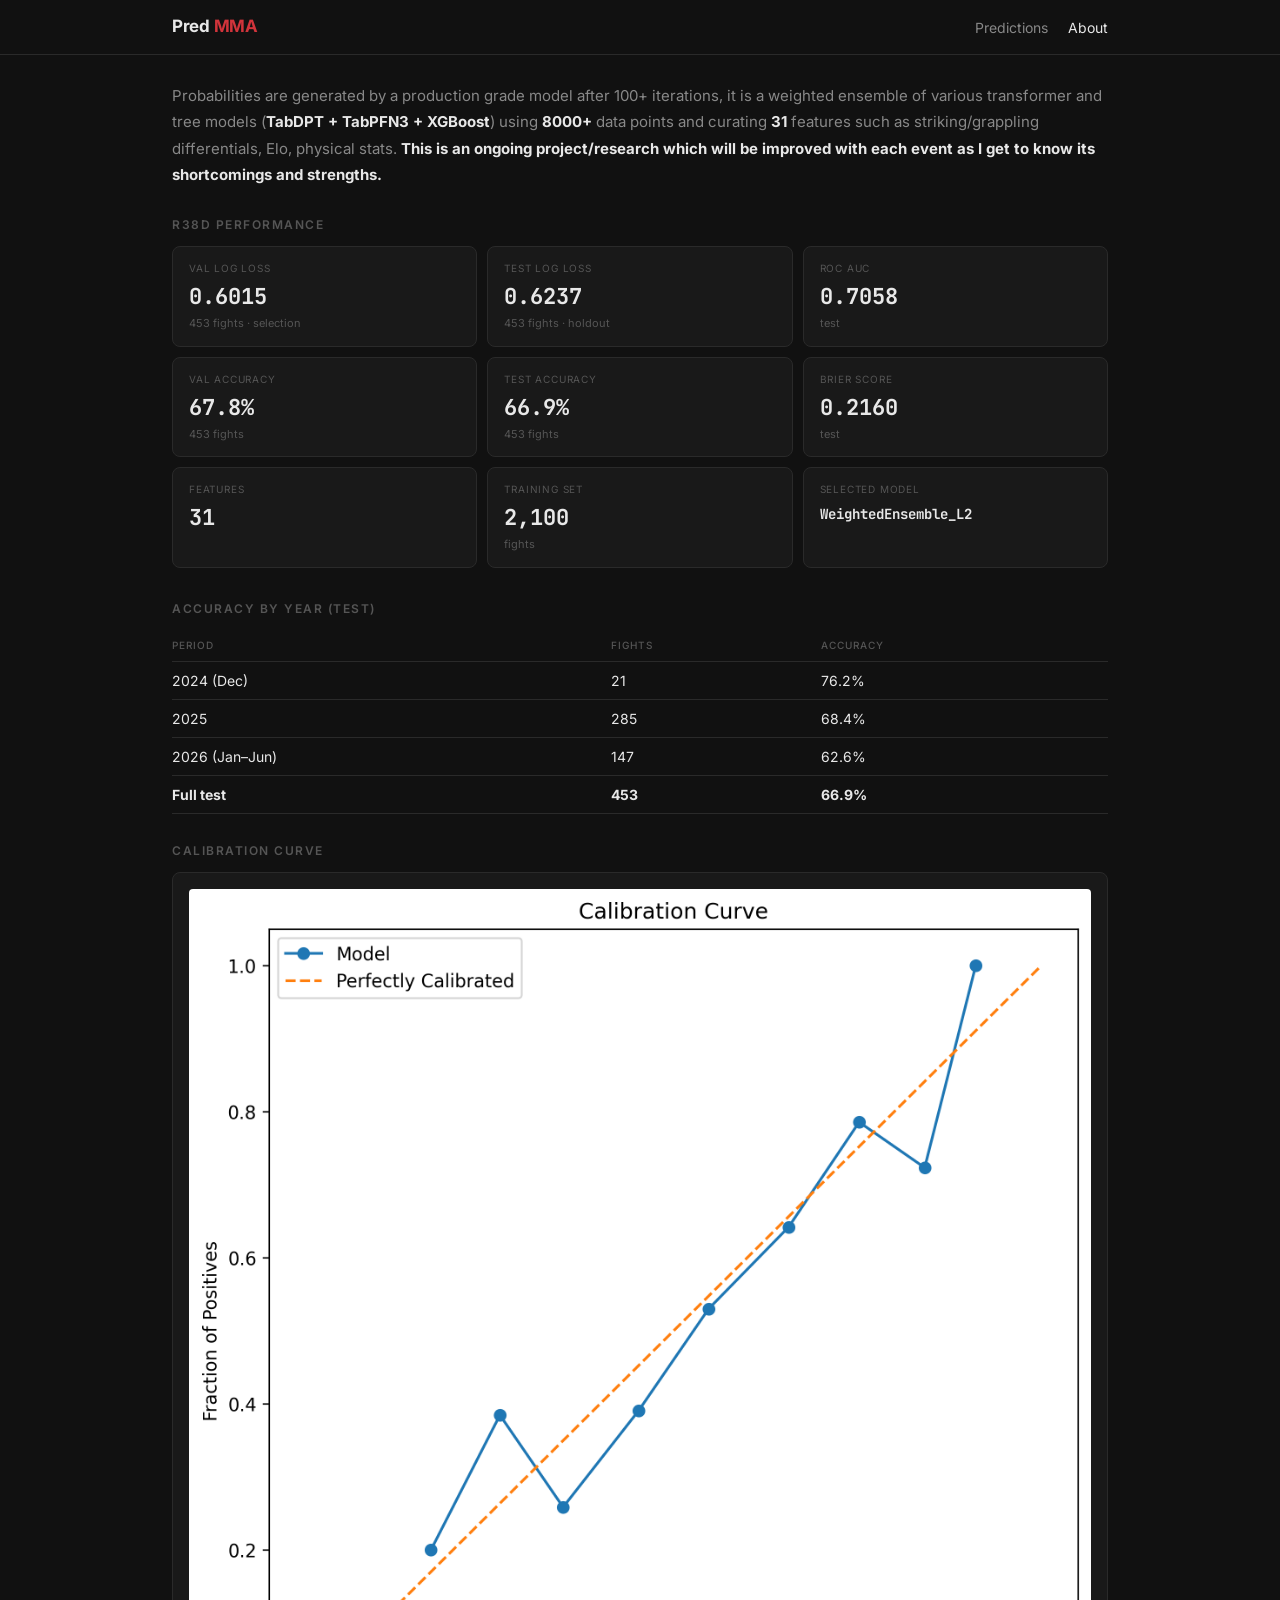
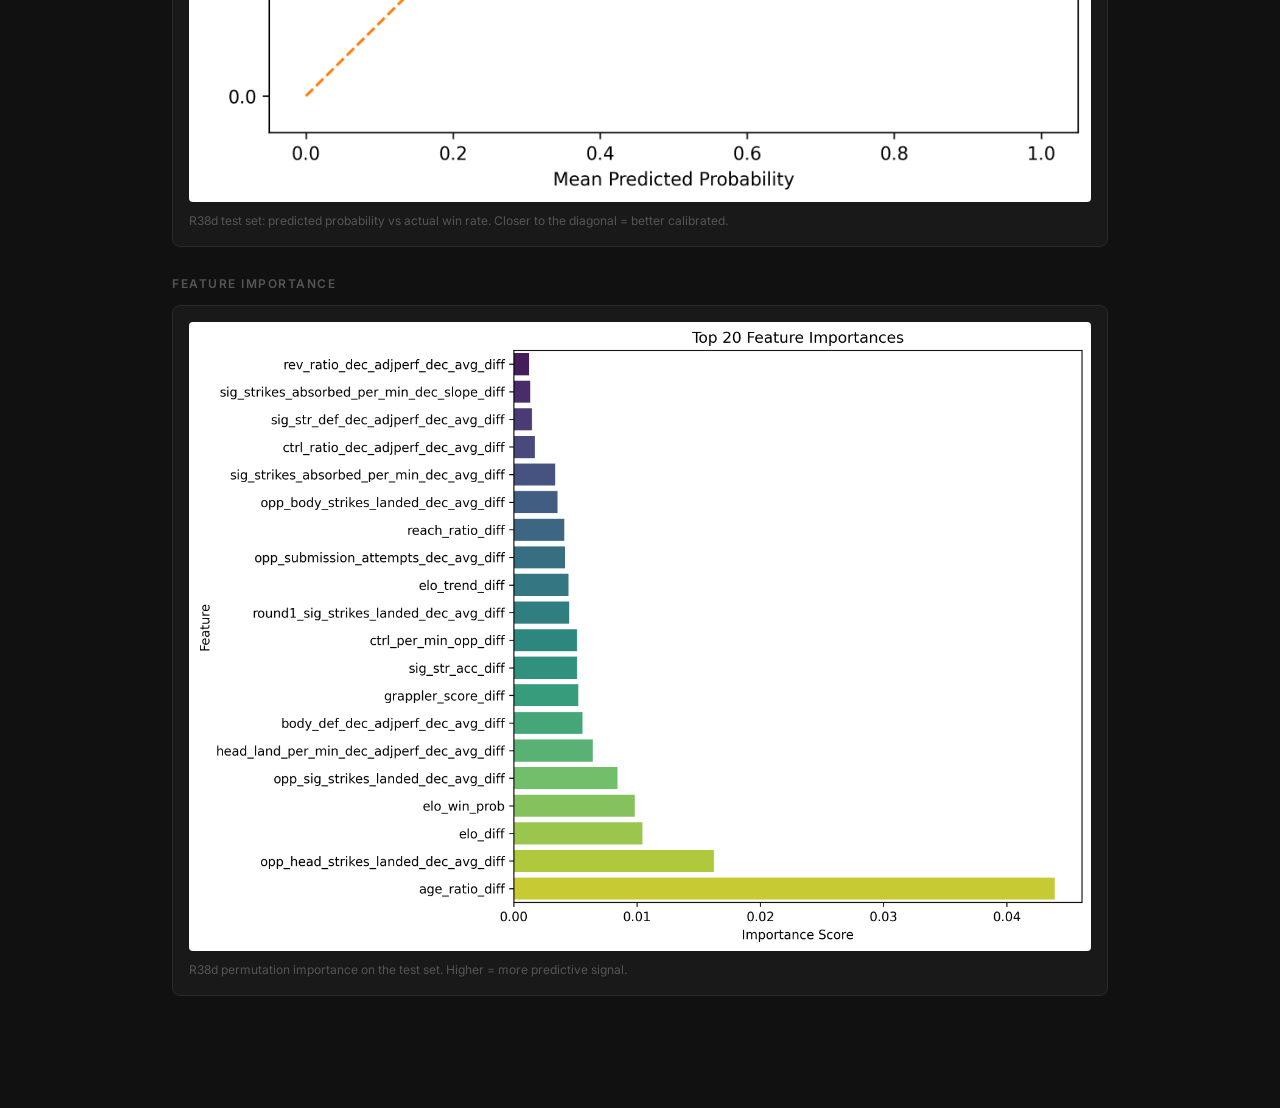
==== about.html @ c575ed39 "Initial commit" ====
<!DOCTYPE html>
<html lang="en">

<head>
  <meta charset="UTF-8">
  <meta name="viewport" content="width=device-width, initial-scale=1.0">
  <title>About — Pred MMA</title>
  <link rel="preconnect" href="https://fonts.googleapis.com">
  <link rel="preconnect" href="https://fonts.gstatic.com" crossorigin>
  <link
    href="https://fonts.googleapis.com/css2?family=Inter:wght@400;500;600;700&family=JetBrains+Mono:wght@400;500;600;700&display=swap"
    rel="stylesheet">
  <link rel="stylesheet" href="style.css">
</head>

<body>
  <nav>
    <div class="nav-inner">
      <div class="site-name">Pred <span>MMA</span></div>
      <div class="nav-right">
        <a href="index.html" class="nav-link">Predictions</a>
        <a href="about.html" class="nav-link active">About</a>
      </div>
    </div>
  </nav>

  <div class="container">

    <p class="about-text">
      Probabilities are generated by a production grade model after 100+ iterations,
      it is a weighted ensemble of various transformer and tree models
      (<strong>TabDPT + TabPFN3 + XGBoost</strong>) using <strong>8000+</strong> data points
      and curating <strong>31</strong> features such as striking/grappling differentials,
      Elo, physical stats. <strong>This is an ongoing project/research which will be improved with
      each event as I get to know its shortcomings and strengths.</strong>
    </p>

    <h2 class="section-label">R38d Performance</h2>
    <div class="metrics-grid">
      <div class="metric-card">
        <div class="metric-label">Val Log Loss</div>
        <div class="metric-value">0.6015</div>
        <div class="metric-sub">453 fights · selection</div>
      </div>
      <div class="metric-card">
        <div class="metric-label">Test Log Loss</div>
        <div class="metric-value">0.6237</div>
        <div class="metric-sub">453 fights · holdout</div>
      </div>
      <div class="metric-card">
        <div class="metric-label">ROC AUC</div>
        <div class="metric-value">0.7058</div>
        <div class="metric-sub">test</div>
      </div>
      <div class="metric-card">
        <div class="metric-label">Val Accuracy</div>
        <div class="metric-value">67.8%</div>
        <div class="metric-sub">453 fights</div>
      </div>
      <div class="metric-card">
        <div class="metric-label">Test Accuracy</div>
        <div class="metric-value">66.9%</div>
        <div class="metric-sub">453 fights</div>
      </div>
      <div class="metric-card">
        <div class="metric-label">Brier Score</div>
        <div class="metric-value">0.2160</div>
        <div class="metric-sub">test</div>
      </div>
      <div class="metric-card">
        <div class="metric-label">Features</div>
        <div class="metric-value">31</div>
      </div>
      <div class="metric-card">
        <div class="metric-label">Training Set</div>
        <div class="metric-value">2,100</div>
        <div class="metric-sub">fights</div>
      </div>
      <div class="metric-card">
        <div class="metric-label">Selected Model</div>
        <div class="metric-value" style="font-size:14px;line-height:1.3;padding-top:4px">WeightedEnsemble_L2</div>
      </div>
    </div>

    <h2 class="section-label">Accuracy by Year (Test)</h2>
    <table class="about-table">
      <thead>
        <tr>
          <th>Period</th>
          <th>Fights</th>
          <th>Accuracy</th>
        </tr>
      </thead>
      <tbody>
        <tr>
          <td>2024 (Dec)</td>
          <td>21</td>
          <td>76.2%</td>
        </tr>
        <tr>
          <td>2025</td>
          <td>285</td>
          <td>68.4%</td>
        </tr>
        <tr>
          <td>2026 (Jan–Jun)</td>
          <td>147</td>
          <td>62.6%</td>
        </tr>
        <tr>
          <td><strong>Full test</strong></td>
          <td><strong>453</strong></td>
          <td><strong>66.9%</strong></td>
        </tr>
      </tbody>
    </table>

    <h2 class="section-label">Calibration Curve</h2>
    <div class="chart-card">
      <img src="calibration_curve.png?v=r38d" alt="Calibration curve" class="chart-img">
      <p class="chart-caption">R38d test set: predicted probability vs actual win rate. Closer to the diagonal = better calibrated.</p>
    </div>

    <h2 class="section-label">Feature Importance</h2>
    <div class="chart-card">
      <img src="feature_importance.png?v=r38d" alt="Feature importance" class="chart-img">
      <p class="chart-caption">R38d permutation importance on the test set. Higher = more predictive signal.</p>
    </div>


  </div>
</body>

</html>
---- style.css ----
:root {
  --bg: #111;
  --bg-card: #191919;
  --bg-row: #1e1e1e;
  --bg-row-hover: #252525;
  --red: #d1343b;
  --green: #2ea043;
  --gold: #c9982e;
  --text: #e8e8e8;
  --text-dim: #888;
  --text-faint: #555;
  --border: #2a2a2a;
  --font: 'Inter', system-ui, sans-serif;
  --mono: 'JetBrains Mono', monospace;
}

* { margin: 0; padding: 0; box-sizing: border-box; }
body {
  font-family: var(--font);
  background: var(--bg);
  color: var(--text);
  line-height: 1.5;
}

/* NAV */
nav {
  border-bottom: 1px solid var(--border);
}
.nav-inner {
  max-width: 980px;
  margin: 0 auto;
  padding: 0 22px;
  height: 54px;
  display: flex;
  align-items: center;
  gap: 32px;
}
.site-name {
  font-size: 17px;
  font-weight: 700;
  letter-spacing: -0.3px;
  white-space: nowrap;
}
.site-name span { color: var(--red); }

.nav-right {
  display: flex;
  align-items: center;
  gap: 20px;
  margin-left: auto;
}

.nav-link {
  font-size: 14px;
  color: var(--text-dim);
  text-decoration: none;
  transition: color 0.15s;
}
.nav-link:hover { color: var(--text); }
.nav-link.active { color: var(--text); }

.nav-record {
  font-size: 13px;
  color: var(--text-dim);
  font-family: var(--mono);
  white-space: nowrap;
}

/* CONTAINER */
.container {
  max-width: 980px;
  margin: 0 auto;
  padding: 28px 22px 88px;
}

/* DASHBOARD (AI Cage–style KPIs) */
.dash {
  margin-bottom: 28px;
}

.kpi-strip {
  display: grid;
  grid-template-columns: repeat(3, 1fr);
  gap: 10px;
  margin-bottom: 14px;
}

.kpi-card {
  background: var(--bg-card);
  border: 1px solid var(--border);
  border-radius: 10px;
  padding: 16px 14px 14px;
  text-align: center;
  min-width: 0;
}
.kpi-label {
  font-size: 11px;
  font-weight: 600;
  text-transform: uppercase;
  letter-spacing: 0.9px;
  color: var(--text-faint);
  margin-bottom: 6px;
  display: flex;
  align-items: center;
  justify-content: center;
  gap: 4px;
}
.kpi-tip {
  display: inline-flex;
  align-items: center;
  justify-content: center;
  width: 14px;
  height: 14px;
  border-radius: 50%;
  border: 1px solid var(--border);
  font-size: 9px;
  color: var(--text-faint);
  cursor: help;
  font-weight: 700;
  position: relative;
}
.kpi-tip:hover::after,
.kpi-tip:focus::after {
  content: attr(data-tip);
  position: absolute;
  bottom: calc(100% + 8px);
  left: 50%;
  transform: translateX(-50%);
  background: #0d0d0d;
  border: 1px solid var(--border);
  color: var(--text-dim);
  font-size: 11px;
  font-weight: 400;
  letter-spacing: 0;
  text-transform: none;
  padding: 8px 10px;
  border-radius: 6px;
  width: 200px;
  z-index: 20;
  line-height: 1.4;
  box-shadow: 0 8px 24px rgba(0,0,0,0.45);
  pointer-events: none;
}
.kpi-value {
  font-family: var(--mono);
  font-size: 26px;
  font-weight: 700;
  color: var(--text);
  line-height: 1.15;
  word-break: break-word;
}
.kpi-value.pos { color: var(--green); }
.kpi-value.neg { color: var(--red); }
.kpi-value.muted { color: var(--text-dim); font-size: 20px; }
.kpi-meta {
  font-size: 11px;
  color: var(--text-faint);
  margin-top: 4px;
  font-family: var(--mono);
}

.dash-charts {
  display: grid;
  grid-template-columns: 1fr 1fr;
  gap: 12px;
}

.dash-card {
  background: var(--bg-card);
  border: 1px solid var(--border);
  border-radius: 10px;
  padding: 14px 14px 10px;
  min-width: 0;
}
.dash-card-head {
  display: flex;
  flex-wrap: wrap;
  align-items: baseline;
  justify-content: space-between;
  gap: 6px 12px;
  margin-bottom: 8px;
}
.dash-title {
  font-size: 13px;
  font-weight: 600;
  color: var(--text);
}
.dash-sub {
  font-size: 11px;
  color: var(--text-faint);
}
.dash-canvas-wrap {
  position: relative;
  height: 180px;
}
.dash-footnote {
  font-size: 12px;
  color: var(--text-faint);
  margin-top: 10px;
  line-height: 1.5;
}

@media (max-width: 800px) {
  .kpi-strip { grid-template-columns: repeat(3, 1fr); }
  .dash-charts { grid-template-columns: 1fr; }
}
@media (max-width: 480px) {
  .kpi-strip { grid-template-columns: repeat(2, 1fr); }
  .kpi-value { font-size: 18px; }
}

/* EVENT */
.event { margin-bottom: 16px; }

.event-header {
  display: flex;
  justify-content: space-between;
  align-items: center;
  padding: 12px 16px;
  background: var(--bg-card);
  border: 1px solid var(--border);
  border-radius: 8px;
  cursor: pointer;
  user-select: none;
  transition: background 0.15s;
}
.event-header:hover { background: #1f1f1f; }

.event-left { display: flex; align-items: center; gap: 14px; }

.event-title { font-size: 16px; font-weight: 600; }
.event-date { font-size: 13px; color: var(--text-dim); }

.event-right { display: flex; align-items: center; gap: 16px; }

.tag {
  font-size: 11px;
  font-weight: 600;
  text-transform: uppercase;
  letter-spacing: 0.8px;
  padding: 4px 9px;
  border-radius: 4px;
}
.tag-upcoming { color: var(--red); border: 1px solid rgba(209,52,59,0.3); }
.tag-completed { color: var(--green); border: 1px solid rgba(46,160,67,0.3); }

.record { font-family: var(--mono); font-size: 14px; font-weight: 600; }

.arrow {
  width: 20px;
  height: 20px;
  stroke: var(--text-dim);
  transition: transform 0.25s ease;
}
.event.open .arrow { transform: rotate(180deg); }

/* FIGHTS TABLE */
.fights {
  overflow: hidden;
  max-height: 0;
  transition: max-height 0.35s ease;
}

.fights-table {
  width: 100%;
  border-collapse: collapse;
  margin-top: 4px;
}

.fights-table th {
  font-size: 11px;
  text-transform: uppercase;
  letter-spacing: 1px;
  color: var(--text-faint);
  font-weight: 500;
  padding: 12px 12px 8px;
  text-align: left;
  border-bottom: 1px solid var(--border);
}
.fights-table th.r { text-align: right; }
.fights-table th.c { text-align: center; }

.fights-table td {
  padding: 14px 12px;
  border-bottom: 1px solid var(--border);
  font-size: 15px;
  vertical-align: middle;
}

.fights-table tr:last-child td { border-bottom: none; }
.fights-table tr { background: var(--bg-row); transition: background 0.1s; }
.fights-table tr:hover { background: var(--bg-row-hover); }
.fights-table tr.main-event { border-left: 3px solid var(--red); }

.fname { font-weight: 600; font-size: 15px; }
.fname.pick { color: var(--green); }

.prob { font-family: var(--mono); font-weight: 700; font-size: 16px; }
.prob.high { color: var(--green); }
.prob.low { color: var(--text-dim); }

.odds { font-family: var(--mono); font-size: 13px; color: var(--text-faint); }

.edge { font-family: var(--mono); font-size: 13px; font-weight: 600; }
.edge.pos { color: var(--green); }
.edge.neg { color: var(--text-faint); }

.result-w { color: var(--green); font-weight: 700; font-size: 12px; }
.result-l { color: var(--red); font-weight: 700; font-size: 12px; }

.vs {
  text-align: center;
  font-size: 11px;
  font-weight: 700;
  color: var(--text-faint);
  letter-spacing: 1px;
}

.bet-badge {
  display: inline-block;
  font-size: 10px;
  font-weight: 700;
  letter-spacing: 0.6px;
  text-transform: uppercase;
  padding: 4px 8px;
  border-radius: 4px;
  white-space: nowrap;
  line-height: 1.2;
  vertical-align: middle;
}
.bet-win {
  color: var(--green);
  border: 1px solid rgba(46, 160, 67, 0.45);
  background: rgba(46, 160, 67, 0.12);
}
.bet-loss {
  color: var(--red);
  border: 1px solid rgba(209, 52, 59, 0.45);
  background: rgba(209, 52, 59, 0.12);
}
.bet-nobet {
  color: var(--text-faint);
  border: 1px solid var(--border);
  background: rgba(255, 255, 255, 0.03);
}

/* CLICKABLE FIGHT + INLINE VIZ (upcoming) */
.fights-hint {
  font-size: 13px;
  color: var(--text-faint);
  padding: 12px 12px 0;
  margin: 0;
}

.fight-row.clickable {
  cursor: pointer;
}
.fight-row.clickable:hover { background: var(--bg-row-hover); }
.fight-row.clickable.open {
  background: #252525;
  box-shadow: inset 3px 0 0 var(--gold);
}

.fight-detail td {
  padding: 0 !important;
  border-bottom: none;
  background: var(--bg);
  vertical-align: top;
}
.fight-detail.is-open td {
  border-bottom: 1px solid var(--border);
}

/* Smooth expand/collapse (works on open AND close) */
.viz-collapse {
  display: grid;
  grid-template-rows: 0fr;
  opacity: 0;
  transition: grid-template-rows 0.35s ease, opacity 0.28s ease;
}
.viz-collapse.is-open {
  grid-template-rows: 1fr;
  opacity: 1;
}
.viz-collapse-inner {
  overflow: hidden;
  min-height: 0;
}

.viz-panel {
  padding: 14px 12px 12px;
}

.viz-empty {
  font-size: 13px;
  color: var(--text-dim);
  padding: 16px;
  background: var(--bg-card);
  border: 1px dashed var(--border);
  border-radius: 8px;
  margin: 0;
}

.viz-tabs {
  display: flex;
  flex-wrap: wrap;
  gap: 6px;
  margin-bottom: 12px;
}
.viz-tab {
  font-family: var(--font);
  font-size: 13px;
  font-weight: 600;
  letter-spacing: 0.2px;
  color: var(--text-dim);
  background: transparent;
  border: 1px solid var(--border);
  border-radius: 999px;
  padding: 7px 16px;
  cursor: pointer;
  transition: color 0.15s, background 0.15s, border-color 0.15s;
}
.viz-tab:hover {
  color: var(--text);
  border-color: #3a3a3a;
}
.viz-tab.active {
  color: var(--text);
  background: #222;
  border-color: #3a3a3a;
  box-shadow: inset 0 0 0 1px rgba(201, 152, 46, 0.35);
}

.viz-pane { display: none; }
.viz-pane.active { display: block; }

.viz-stage {
  /* Light paper so original chart text stays crisp (no PNG darkify) */
  background: #f4f4f5;
  border: 1px solid #2a2a2a;
  border-radius: 12px;
  padding: 14px 16px;
  overflow: hidden;
  min-height: 240px;
  display: flex;
  align-items: center;
  justify-content: center;
}
.viz-img {
  display: block;
  width: 100%;
  max-height: 620px;
  height: auto;
  object-fit: contain;
  border-radius: 6px;
  background: #ffffff;
}
.viz-caption {
  font-size: 13px;
  color: var(--text-dim);
  margin: 12px 2px 0;
  line-height: 1.45;
}
.viz-fallback {
  display: none;
  font-size: 12px;
  color: var(--text-faint);
  margin: 0;
  padding: 24px;
}
.viz-pane.missing .viz-img { display: none; }
.viz-pane.missing .viz-fallback { display: block; }

@media (max-width: 640px) {
  .viz-img { max-height: 400px; }
  .viz-tab { padding: 6px 14px; font-size: 12px; }
}

/* ABOUT PAGE */
.about-text {
  font-size: 15px;
  color: var(--text-dim);
  line-height: 1.75;
  max-width: none;
  margin-bottom: 24px;
}
.about-text strong { color: var(--text); }
.dimmed { font-size: 12px; color: var(--text-faint); }

.section-label {
  font-size: 12px;
  text-transform: uppercase;
  letter-spacing: 1.5px;
  color: var(--text-faint);
  font-weight: 600;
  margin-bottom: 12px;
  margin-top: 28px;
}

/* METRICS GRID */
.metrics-grid {
  display: grid;
  grid-template-columns: repeat(3, 1fr);
  gap: 10px;
  margin-bottom: 32px;
}

.metric-card {
  background: var(--bg-card);
  border: 1px solid var(--border);
  border-radius: 8px;
  padding: 14px 16px;
}

.metric-label {
  font-size: 10px;
  text-transform: uppercase;
  letter-spacing: 0.8px;
  color: var(--text-faint);
  margin-bottom: 4px;
}

.metric-value {
  font-family: var(--mono);
  font-size: 22px;
  font-weight: 700;
  color: var(--text);
}

.metric-sub {
  font-size: 11px;
  color: var(--text-faint);
  margin-top: 2px;
}

/* CHARTS */
.chart-card {
  background: var(--bg-card);
  border: 1px solid var(--border);
  border-radius: 8px;
  padding: 16px;
  margin-bottom: 24px;
  max-width: 100%;
  overflow: hidden;
}

.chart-img {
  display: block;
  max-width: 100%;
  width: 100%;
  height: auto;
  border-radius: 4px;
}

.chart-caption {
  font-size: 12px;
  color: var(--text-faint);
  margin-top: 10px;
}

/* ABOUT TABLE */
.about-table {
  max-width: 100%;
  width: 100%;
  border-collapse: collapse;
  margin-bottom: 24px;
}
.about-table th {
  font-size: 10px;
  text-transform: uppercase;
  letter-spacing: 1px;
  color: var(--text-faint);
  font-weight: 500;
  padding: 8px 16px 8px 0;
  text-align: left;
  border-bottom: 1px solid var(--border);
}
.about-table td {
  padding: 8px 16px 8px 0;
  font-size: 14px;
  border-bottom: 1px solid var(--border);
}

/* RESPONSIVE */
@media (max-width: 640px) {
  .fights-table th.hide-sm,
  .fights-table td.hide-sm { display: none; }
  .event-title { font-size: 14px; }
  .fights-table td { padding: 12px 8px; font-size: 14px; }
  .prob { font-size: 14px; }
  .metrics-grid { grid-template-columns: repeat(2, 1fr); }
  .chart-card { max-width: 100%; }
}
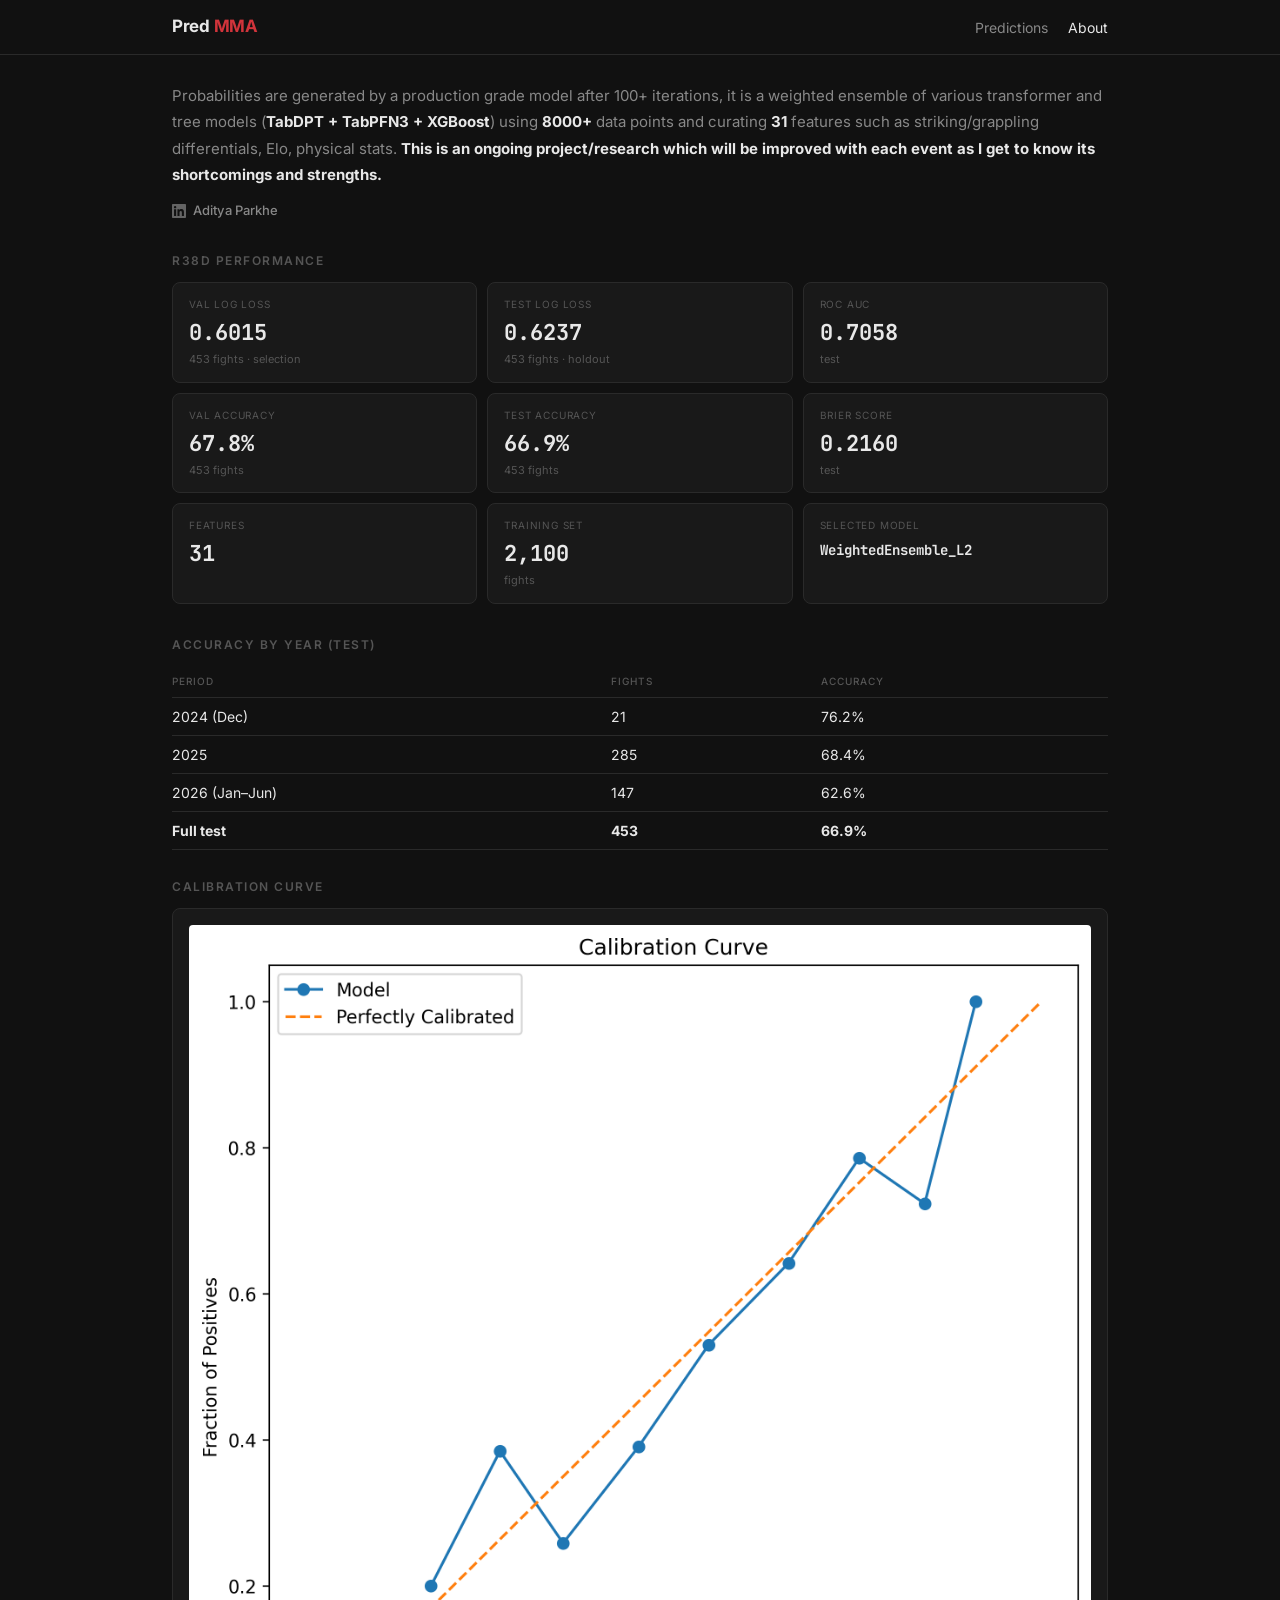
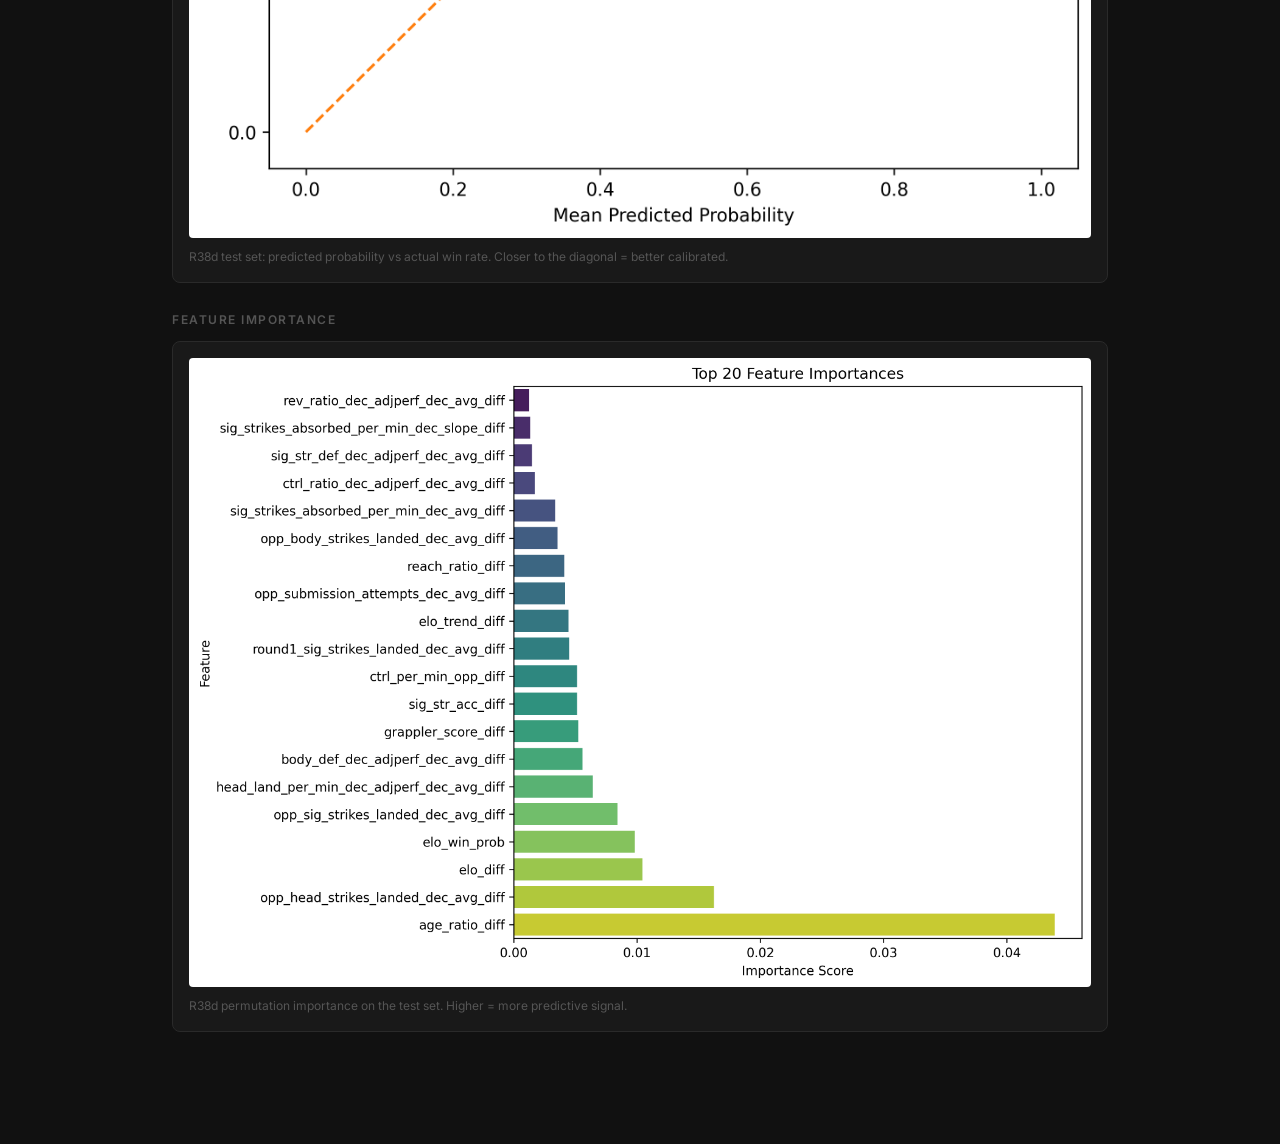
==== commit edbcbc60: "new fight event added and minor changes" ====
--- a/about.html
+++ b/about.html
@@ -33,6 +33,14 @@
       and curating <strong>31</strong> features such as striking/grappling differentials,
       Elo, physical stats. <strong>This is an ongoing project/research which will be improved with
       each event as I get to know its shortcomings and strengths.</strong>
+    </p>
+    <p class="about-byline">
+      <a class="about-linkedin" href="https://www.linkedin.com/in/aditya-parkhe-667a9824a/" target="_blank" rel="noopener noreferrer">
+        <svg class="about-linkedin-icon" viewBox="0 0 24 24" aria-hidden="true">
+          <path fill="currentColor" d="M20.45 20.45h-3.55v-5.57c0-1.33-.03-3.04-1.85-3.04-1.85 0-2.14 1.45-2.14 2.94v5.67H9.35V9h3.41v1.56h.05c.48-.9 1.64-1.85 3.37-1.85 3.6 0 4.27 2.37 4.27 5.46v6.28zM5.34 7.43a2.06 2.06 0 1 1 0-4.12 2.06 2.06 0 0 1 0 4.12zM7.12 20.45H3.56V9h3.56v11.45zM22.23 0H1.77C.79 0 0 .77 0 1.73v20.54C0 23.23.79 24 1.77 24h20.46c.98 0 1.77-.77 1.77-1.73V1.73C24 .77 23.21 0 22.23 0z"/>
+        </svg>
+        Aditya Parkhe
+      </a>
     </p>
 
     <h2 class="section-label">R38d Performance</h2>
--- a/style.css
+++ b/style.css
@@ -263,7 +263,8 @@
 
 .fights-table {
   width: 100%;
-  border-collapse: collapse;
+  border-collapse: separate;
+  border-spacing: 0;
   margin-top: 4px;
 }
 
@@ -290,7 +291,25 @@
 .fights-table tr:last-child td { border-bottom: none; }
 .fights-table tr { background: var(--bg-row); transition: background 0.1s; }
 .fights-table tr:hover { background: var(--bg-row-hover); }
-.fights-table tr.main-event { border-left: 3px solid var(--red); }
+.fights-table tr.main-event td:first-child {
+  box-shadow: inset 3px 0 0 var(--red);
+}
+.fights-table tr.edge-pick > td {
+  border-top: 1px solid var(--gold);
+  border-bottom: 1px solid var(--gold);
+}
+.fights-table tr.edge-pick > td:first-child {
+  border-left: 1px solid var(--gold);
+}
+.fights-table tr.edge-pick > td:last-child {
+  border-right: 1px solid var(--gold);
+}
+.fights-table tr.edge-pick:last-child > td {
+  border-bottom: 1px solid var(--gold);
+}
+.fights-table tr.main-event.edge-pick > td:first-child {
+  box-shadow: inset 3px 0 0 var(--red);
+}
 
 .fname { font-weight: 600; font-size: 15px; }
 .fname.pick { color: var(--green); }
@@ -485,6 +504,28 @@
   margin-bottom: 24px;
 }
 .about-text strong { color: var(--text); }
+.about-byline {
+  margin: -12px 0 28px;
+}
+.about-linkedin {
+  display: inline-flex;
+  align-items: center;
+  gap: 7px;
+  font-size: 13px;
+  font-weight: 500;
+  color: var(--text-dim);
+  text-decoration: none;
+  letter-spacing: 0.1px;
+  transition: color 0.15s;
+}
+.about-linkedin:hover { color: var(--text); }
+.about-linkedin-icon {
+  width: 14px;
+  height: 14px;
+  flex-shrink: 0;
+  opacity: 0.7;
+}
+.about-linkedin:hover .about-linkedin-icon { opacity: 1; }
 .dimmed { font-size: 12px; color: var(--text-faint); }
 
 .section-label {
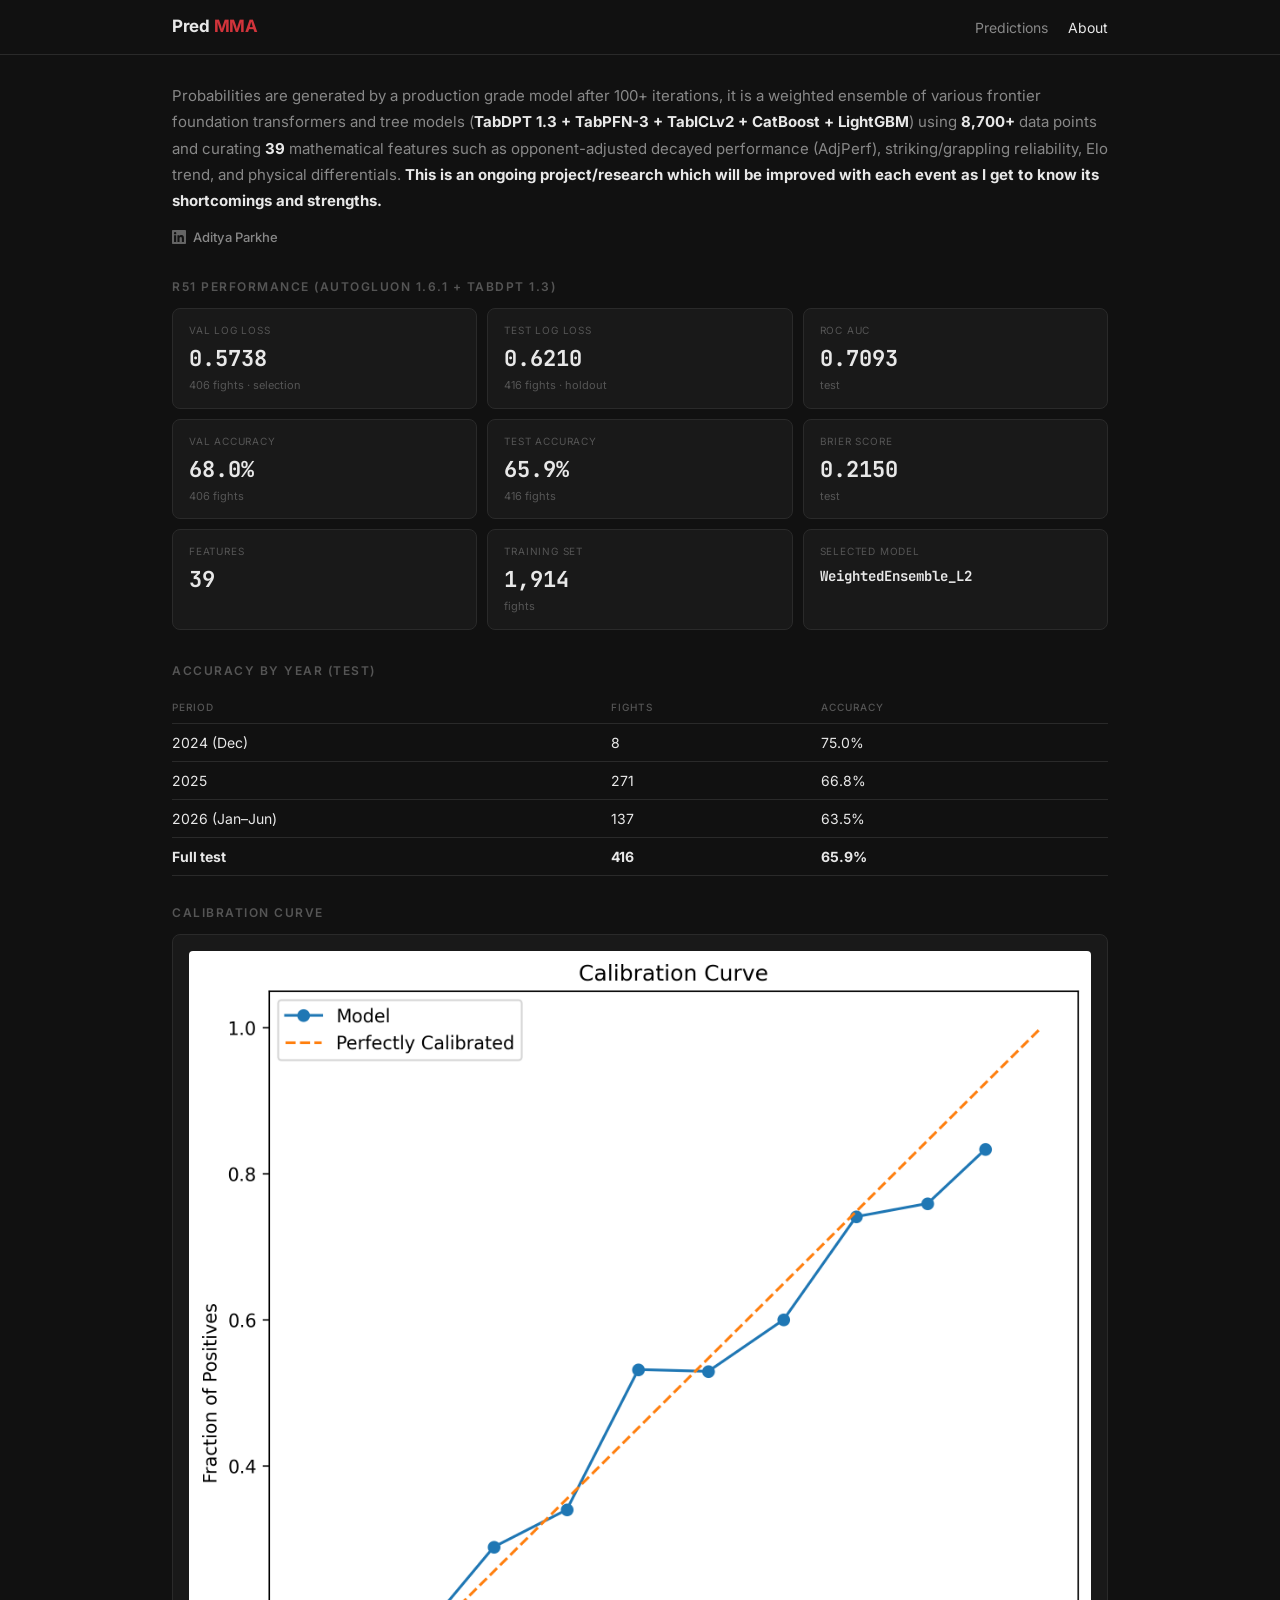
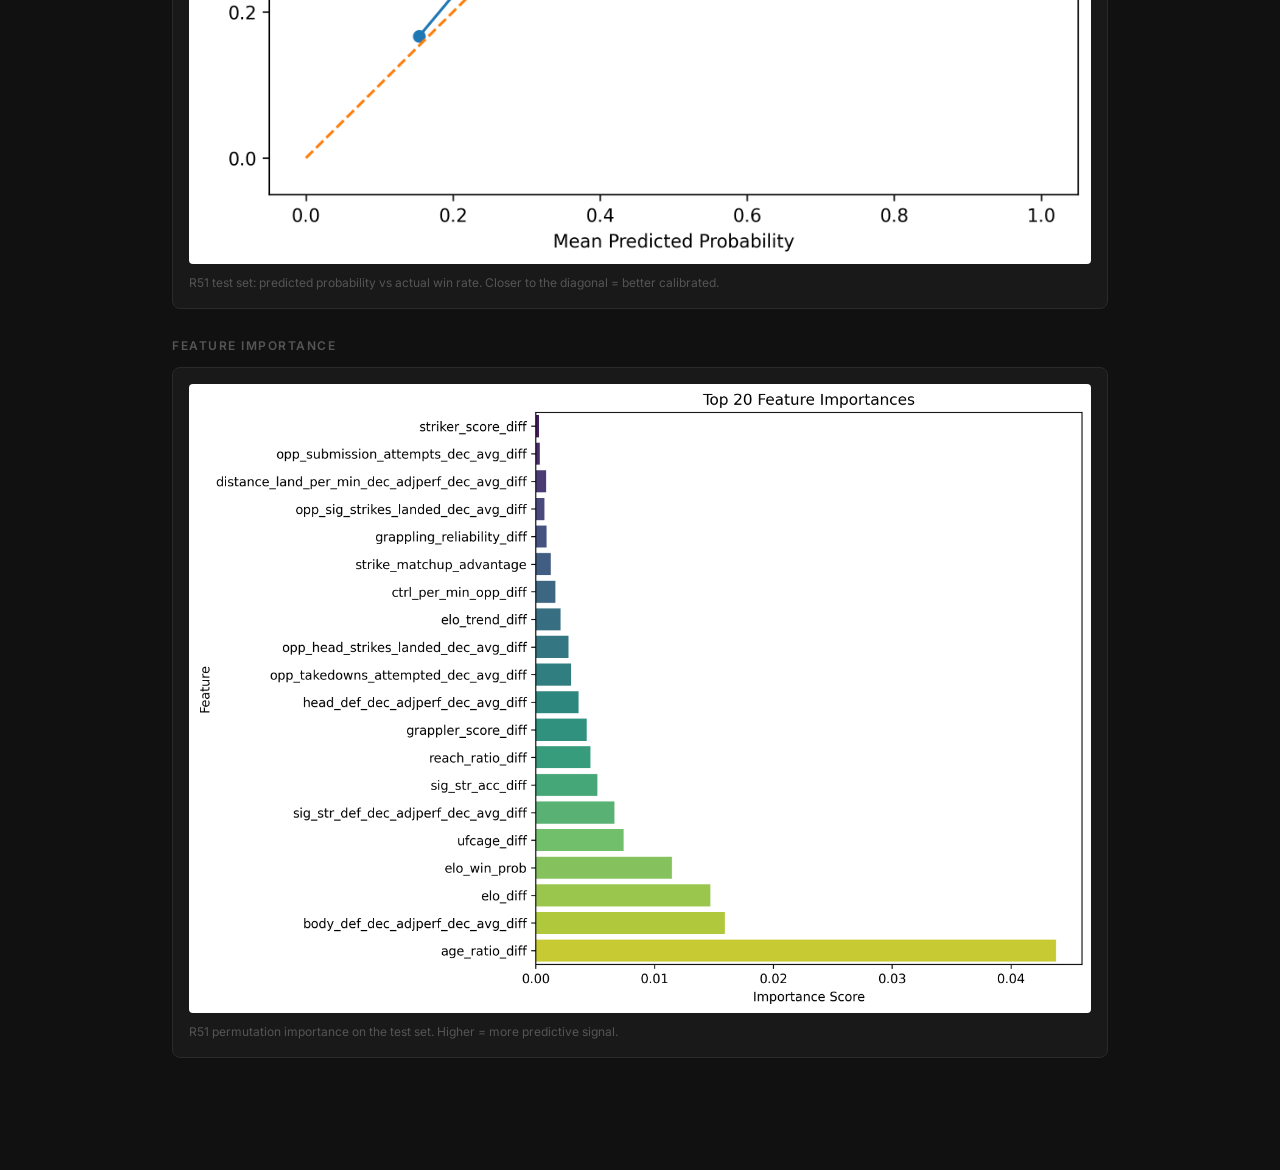
==== commit 33cfb6ec: "silva_v_delgado" ====
--- a/about.html
+++ b/about.html
@@ -28,10 +28,10 @@
 
     <p class="about-text">
       Probabilities are generated by a production grade model after 100+ iterations,
-      it is a weighted ensemble of various transformer and tree models
-      (<strong>TabDPT + TabPFN3 + XGBoost</strong>) using <strong>8000+</strong> data points
-      and curating <strong>31</strong> features such as striking/grappling differentials,
-      Elo, physical stats. <strong>This is an ongoing project/research which will be improved with
+      it is a weighted ensemble of various frontier foundation transformers and tree models
+      (<strong>TabDPT 1.3 + TabPFN-3 + TabICLv2 + CatBoost + LightGBM</strong>) using <strong>8,700+</strong> data points
+      and curating <strong>39</strong> mathematical features such as opponent-adjusted decayed performance (AdjPerf), striking/grappling reliability,
+      Elo trend, and physical differentials. <strong>This is an ongoing project/research which will be improved with
       each event as I get to know its shortcomings and strengths.</strong>
     </p>
     <p class="about-byline">
@@ -43,45 +43,45 @@
       </a>
     </p>
 
-    <h2 class="section-label">R38d Performance</h2>
+    <h2 class="section-label">R51 Performance (AutoGluon 1.6.1 + TabDPT 1.3)</h2>
     <div class="metrics-grid">
       <div class="metric-card">
         <div class="metric-label">Val Log Loss</div>
-        <div class="metric-value">0.6015</div>
-        <div class="metric-sub">453 fights · selection</div>
+        <div class="metric-value">0.5738</div>
+        <div class="metric-sub">406 fights · selection</div>
       </div>
       <div class="metric-card">
         <div class="metric-label">Test Log Loss</div>
-        <div class="metric-value">0.6237</div>
-        <div class="metric-sub">453 fights · holdout</div>
+        <div class="metric-value">0.6210</div>
+        <div class="metric-sub">416 fights · holdout</div>
       </div>
       <div class="metric-card">
         <div class="metric-label">ROC AUC</div>
-        <div class="metric-value">0.7058</div>
+        <div class="metric-value">0.7093</div>
         <div class="metric-sub">test</div>
       </div>
       <div class="metric-card">
         <div class="metric-label">Val Accuracy</div>
-        <div class="metric-value">67.8%</div>
-        <div class="metric-sub">453 fights</div>
+        <div class="metric-value">68.0%</div>
+        <div class="metric-sub">406 fights</div>
       </div>
       <div class="metric-card">
         <div class="metric-label">Test Accuracy</div>
-        <div class="metric-value">66.9%</div>
-        <div class="metric-sub">453 fights</div>
+        <div class="metric-value">65.9%</div>
+        <div class="metric-sub">416 fights</div>
       </div>
       <div class="metric-card">
         <div class="metric-label">Brier Score</div>
-        <div class="metric-value">0.2160</div>
+        <div class="metric-value">0.2150</div>
         <div class="metric-sub">test</div>
       </div>
       <div class="metric-card">
         <div class="metric-label">Features</div>
-        <div class="metric-value">31</div>
+        <div class="metric-value">39</div>
       </div>
       <div class="metric-card">
         <div class="metric-label">Training Set</div>
-        <div class="metric-value">2,100</div>
+        <div class="metric-value">1,914</div>
         <div class="metric-sub">fights</div>
       </div>
       <div class="metric-card">
@@ -102,37 +102,37 @@
       <tbody>
         <tr>
           <td>2024 (Dec)</td>
-          <td>21</td>
-          <td>76.2%</td>
+          <td>8</td>
+          <td>75.0%</td>
         </tr>
         <tr>
           <td>2025</td>
-          <td>285</td>
-          <td>68.4%</td>
+          <td>271</td>
+          <td>66.8%</td>
         </tr>
         <tr>
           <td>2026 (Jan–Jun)</td>
-          <td>147</td>
-          <td>62.6%</td>
+          <td>137</td>
+          <td>63.5%</td>
         </tr>
         <tr>
           <td><strong>Full test</strong></td>
-          <td><strong>453</strong></td>
-          <td><strong>66.9%</strong></td>
+          <td><strong>416</strong></td>
+          <td><strong>65.9%</strong></td>
         </tr>
       </tbody>
     </table>
 
     <h2 class="section-label">Calibration Curve</h2>
     <div class="chart-card">
-      <img src="calibration_curve.png?v=r38d" alt="Calibration curve" class="chart-img">
-      <p class="chart-caption">R38d test set: predicted probability vs actual win rate. Closer to the diagonal = better calibrated.</p>
+      <img src="calibration_curve.png?v=r51" alt="Calibration curve" class="chart-img">
+      <p class="chart-caption">R51 test set: predicted probability vs actual win rate. Closer to the diagonal = better calibrated.</p>
     </div>
 
     <h2 class="section-label">Feature Importance</h2>
     <div class="chart-card">
-      <img src="feature_importance.png?v=r38d" alt="Feature importance" class="chart-img">
-      <p class="chart-caption">R38d permutation importance on the test set. Higher = more predictive signal.</p>
+      <img src="feature_importance.png?v=r51" alt="Feature importance" class="chart-img">
+      <p class="chart-caption">R51 permutation importance on the test set. Higher = more predictive signal.</p>
     </div>
 
 
